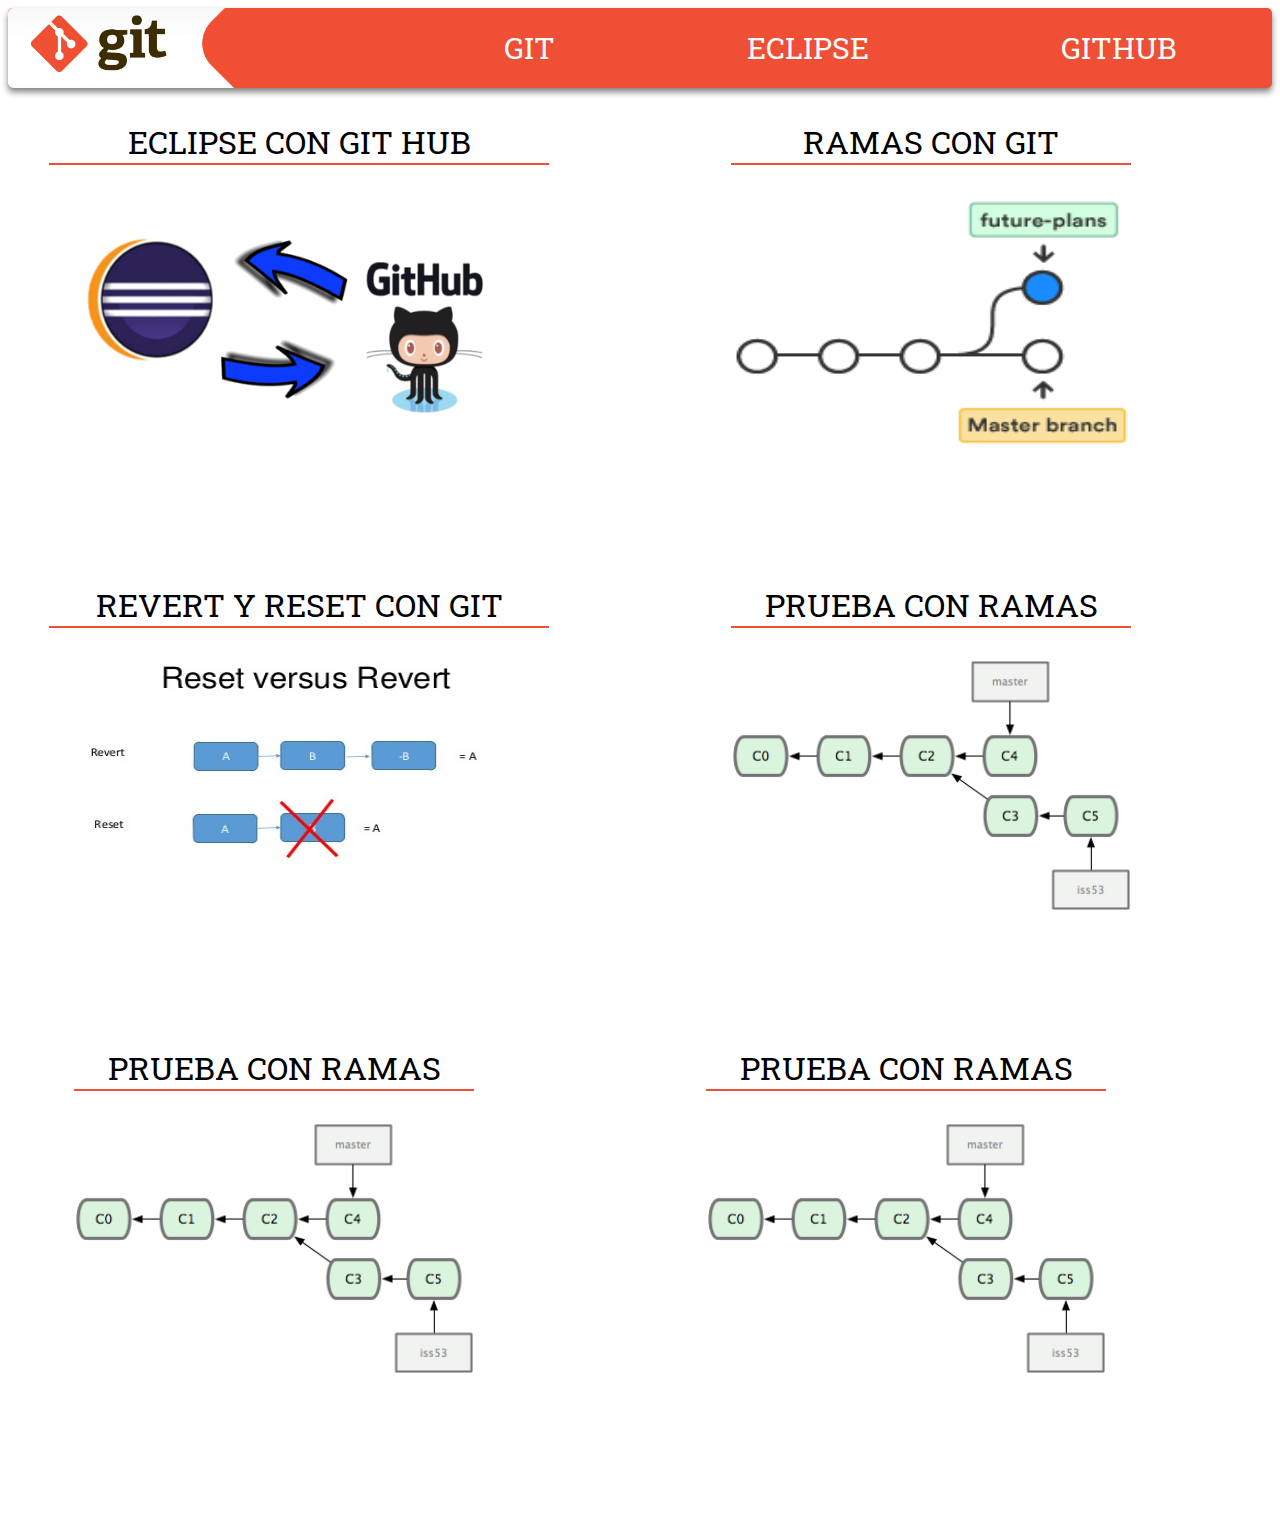
==== index2.html @ ed2e82d7 "Acabo PDF y salir del pdf" ====
<!DOCTYPE html>
<html>
	<head>
	<meta charset="UTF-8">
	<meta name="viewport" content="width=device-width, initial-scale=1.0">
	<link rel="shortcut icon" type="image/x-icon" href=icono.png />
	<title>Eneko</title>
	<link rel="stylesheet" href="index2.css" />
	<link href="https://fonts.googleapis.com/css?family=Roboto+Slab:400,700" rel="stylesheet">
	</head>
	<body>
<div id ="header">
	<div id="logo">
	</div>

		<ul id ="navbar">
			<li><a href="">GIT</a></li>

			<li><a href="https://eclipse.org/">ECLIPSE</a>

			<li><a href="https://github.com/">GITHUB</a>
		</ul>

</div>

    <div id="main">

       <div id="imagenes">

       <div class="prueba">

           <div id="foto1">

            <p> ECLIPSE CON GIT HUB</p>

                <div>
                    <a href="#pdf"><img src="gitEclipse.png" width="500px" height="250px"></a>
                </div>
            </div>

        </div>


       <div class="prueba">

            <div id="foto2">

               <p>RAMAS CON GIT</p>

                <div>
                    <img src="gitBranch.png" width="400px" height="250px">
                </div>

            </div>

        </div>

       <div class="prueba">

            <div id="foto3">

               <p>REVERT Y RESET CON GIT</p>

                <div>
                    <img src="d.jpg" width="500px" height="250px">
                </div>

            </div>

        </div>


				<div class="prueba">

             <div id="foto4">

                <p>PRUEBA CON RAMAS</p>

                 <div>
                     <img src="rama.png" width="400px" height="250px">
                 </div>

             </div>

         </div>
				 <div class="prueba">

              <div id="foto5">

                 <p>PRUEBA CON RAMAS</p>

                  <div>
                      <img src="rama.png" width="400px" height="250px">
                  </div>

              </div>

          </div>

					<div class="prueba">

							 <div id="foto6">

									<p>PRUEBA CON RAMAS</p>

									 <div>
											 <img src="rama.png" width="400px" height="250px">
									 </div>

							 </div>

					 </div>

       </div>
			</div> <!-- Cierro div imagenes-->

			<!-- background pdf -->

			<div id="background2">

			</div>

			<!-- pdf -->



			</div>








    </div>
		<div id="pdf">
			<a href = "#"> </a>
			<iframe src="https://docs.google.com/document/d/1oX4O6FGt9go9HDiEWKfiGC76ntDN5SZQoRM3lLVaiwI/pub?embedded=true" width="100%" height="880px" scrolling="auto" frameborder="1" marginwidth="0"></iframe></div>
		</div>
	</body>

</html>
---- index2.css ----
@CHARSET "UTF-8";


/**** Navbar ****/
/


* {margin: 0px; padding: 0px;}
#header{
	width: 100%;
	min-width: 450px;
	height: 80px;
	background: #EF4F35;
	box-shadow: 0px 4px 6px gray;
  overflow: hidden;
  border-radius: 5px;
  display: flex
}

#navbar{
  margin: 0px;
	width: 80%;
	height: 80px;
  padding: 0px;
  display: flex;
  justify-content: space-between;
  justify-content: space-around;

}

#navbar > li {
	width: auto;
	list-style: none;
	float: left;
	padding-right: 0px;
	margin-right: 0px;
transition: 0.4s;
}


#logo{
  width:39%;
  height:80px;
  display: inline-block;
  background-color:red;
  background-image: url("logo.jpg");
  background-size:cover;
  background-position: center;
  background-repeat: no-repeat;
  max-width:400px;
}

#logo img{
	width: 200px;
	height: 80px;
	float: left;
}




li a {
    display: flex;
    color: white;
    line-height: 80px;
    text-align: center;
		font-size: 150%;
		font-family: 'Roboto Slab', serif;
    text-decoration: none;
}

	#logo > img{
		width: 200px;
		height: 80px;
		float: left;
	}
}

/************ Media Queries *************/
@media (max-width:850px){
  #navbar {
    width: 100%;
  }

  #navbar li {
    width: 40%;
  }
}

@media (max-width:698px){
  #navbar {
    width: 60%;

  }

  #navbar > li {
    width: 20%;
  }
#navbar li a{
  font-size:13px;
}

}

/* BODY */

body{
	min-height: 1500px;
}

/* Main */

#main{
    height: 500px;
    width: 100%;
		min-width: 450px;
}



#imagenes {
    display: flex;
		justify-content: space-around;
		flex-wrap: wrap;
}


div > ul{
  color: white;
  font-family:Fuente;
  font-size: 20px;
}


div.prueba p{
	text-align: center;
	font-size: 200%;
	font-family: 'Roboto Slab', serif;
	border-bottom: 2px solid #EF4F35;

}

#imagenes {
    display: flex;
		justify-content: space-around;
		/*height: 1000px;*/
	}

div.prueba{
	margin-right: 100px;
	margin-bottom: 100px;
}
div.prueba img{
	box-sizing: border-box;

}

div.prueba img:hover{
	border-radius: 9px 9px 9px 9px;
	-moz-border-radius: 9px 9px 9px 9px;
	-webkit-border-radius: 9px 9px 9px 9px;
	border: 3px solid #A7817B;
}


/* Div PDF*/
div#pdf{
	box-sizing: border-box;
		height:  0px;
		background-color: rgba(0,0,0,0.5);
		overflow: hidden;
		z-index: 10;
		position: fixed;
		top: 0px;
		/*padding:20px;*/
		/*left: 30%;*/
		width: 100%;
}

div#pdf:target{
	height:100vh;
}


div#pdf a{
	display: block;
	height: 975px;
}
iframe {
	width: 50%;
	min-width: 750px;
	left: 0;
	right: 0;
	margin:0 auto;
	height: 975px;
	top: 0px;
	position: absolute;
}
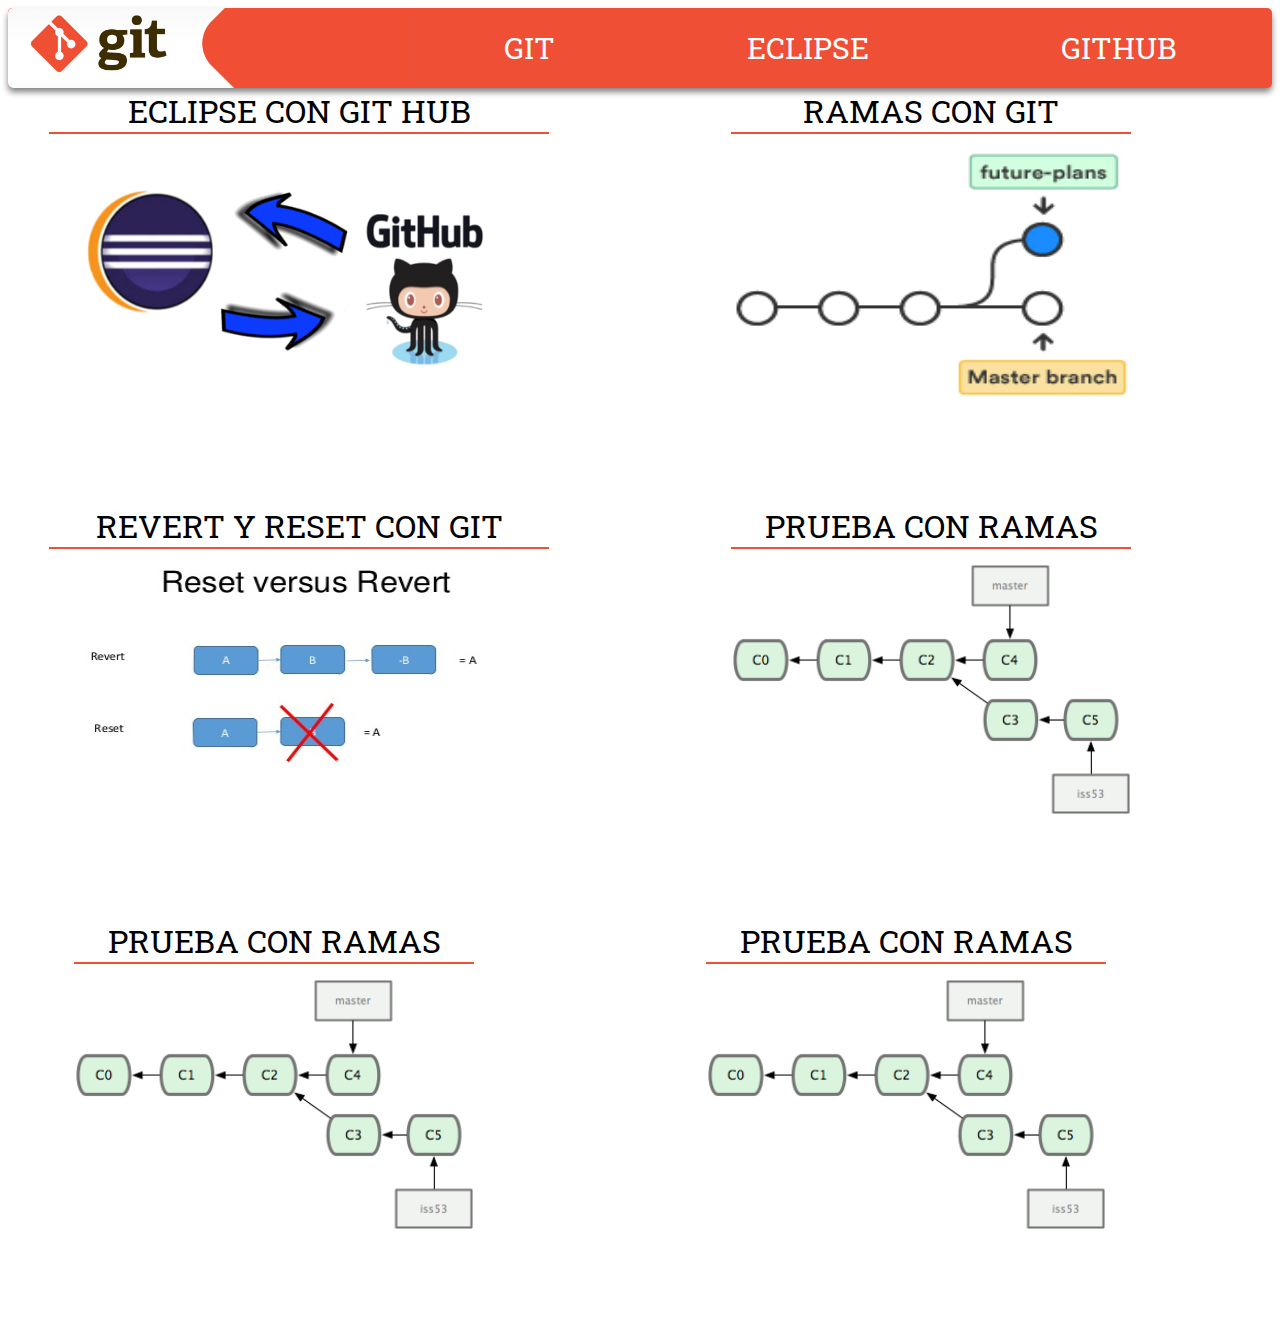
==== commit c0f47959: "Merge pull request #2 from eneko19/master" ====
--- a/index2.html
+++ b/index2.html
@@ -14,11 +14,11 @@
 	</div>
 
 		<ul id ="navbar">
-			<li><a href="">GIT</a></li>
+			<li><a class="btn effect6" href="">GIT</a></li>
 
-			<li><a href="https://eclipse.org/">ECLIPSE</a>
+			<li><a class="btn effect6" href="https://eclipse.org/">ECLIPSE</a>
 
-			<li><a href="https://github.com/">GITHUB</a>
+			<li><a class="btn effect6" href="https://github.com/">GITHUB</a>
 		</ul>
 
 </div>
--- a/index2.css
+++ b/index2.css
@@ -28,6 +28,40 @@
 
 }
 
+.effect6{color:rgba(0,0,0, 0) !important; transition: all .3s ease;}
+.effect6{text-shadow:0 0 0  #fff, 0 -80px 0 #000 ;}
+
+
+@-webkit-keyframes drop {
+  0%{text-shadow:0 0 0  #fff, 0 -80px 0 #000 ;}
+   20% {text-shadow:0 0 0  #fff, 0 -28px 0 #000 ;}
+   30%{text-shadow:0 28px 0  #fff, 0 0px 0 #000 ;}
+  40%{text-shadow:0 80px 0  #fff, 0 0px 0 #000 ;}
+   41%{text-shadow:0 80px 0  #fff, 0 0px 0 #000 , 0 -80px 0 #fff ;}
+  70%{text-shadow:0 80px 0  #fff, 0 28px 0 #000 , 0 0px 0 #fff ;}
+  80%{text-shadow:0 80px 0  #fff, 0 80px 0 #000 , 0 0px 0 #fff ;}
+100%{text-shadow:0 80px 0  #fff, 0 80px 0 #000 , 0 0px 0 #fff ;}
+}/*safari and chrome*/
+
+
+@keyframes drop {
+  0%{text-shadow:0 0 0  #fff, 0 -80px 0 #000 ;}
+   20% {text-shadow:0 0 0  #fff, 0 -28px 0 #000 ;}
+   30%{text-shadow:0 28px 0  #fff, 0 0px 0 #000 ;}
+  40%{text-shadow:0 80px 0  #fff, 0 0px 0 #000 ;}
+   41%{text-shadow:0 80px 0  #fff, 0 0px 0 #000 , 0 -80px 0 #fff ;}
+  70%{text-shadow:0 80px 0  #fff, 0 28px 0 #000 , 0 0px 0 #fff ;}
+  80%{text-shadow:0 80px 0  #fff, 0 80px 0 #000 , 0 0px 0 #fff ;}
+100%{text-shadow:0 80px 0  #fff, 0 80px 0 #000 , 0 0px 0 #fff ;}
+}
+
+
+
+.btn.effect6:hover{
+  -webkit-animation: drop .6s 1 linear;
+ animation: drop .6s 1 linear;}
+
+
 #navbar > li {
 	width: auto;
 	list-style: none;
@@ -105,7 +139,7 @@
 /* BODY */
 
 body{
-	min-height: 1500px;
+	min-height: 1000px;
 }
 
 /* Main */
@@ -137,6 +171,8 @@
 	font-size: 200%;
 	font-family: 'Roboto Slab', serif;
 	border-bottom: 2px solid #EF4F35;
+	margin-top: 1px;
+	margin-bottom: 15px; 
 
 }
 
@@ -149,6 +185,7 @@
 div.prueba{
 	margin-right: 100px;
 	margin-bottom: 100px;
+		transition: all .2s;
 }
 div.prueba img{
 	box-sizing: border-box;
@@ -160,6 +197,19 @@
 	-moz-border-radius: 9px 9px 9px 9px;
 	-webkit-border-radius: 9px 9px 9px 9px;
 	border: 3px solid #A7817B;
+
+
+}
+div.prueba:hover{
+	transition: all .2s;
+	margin-top:20px;
+	border-top: 2px solid #EF4F35;
+	margin-bottom:140px;
+
+	div.prueba #foto1 p{
+		height: 10px;
+	}
+
 }
 
 
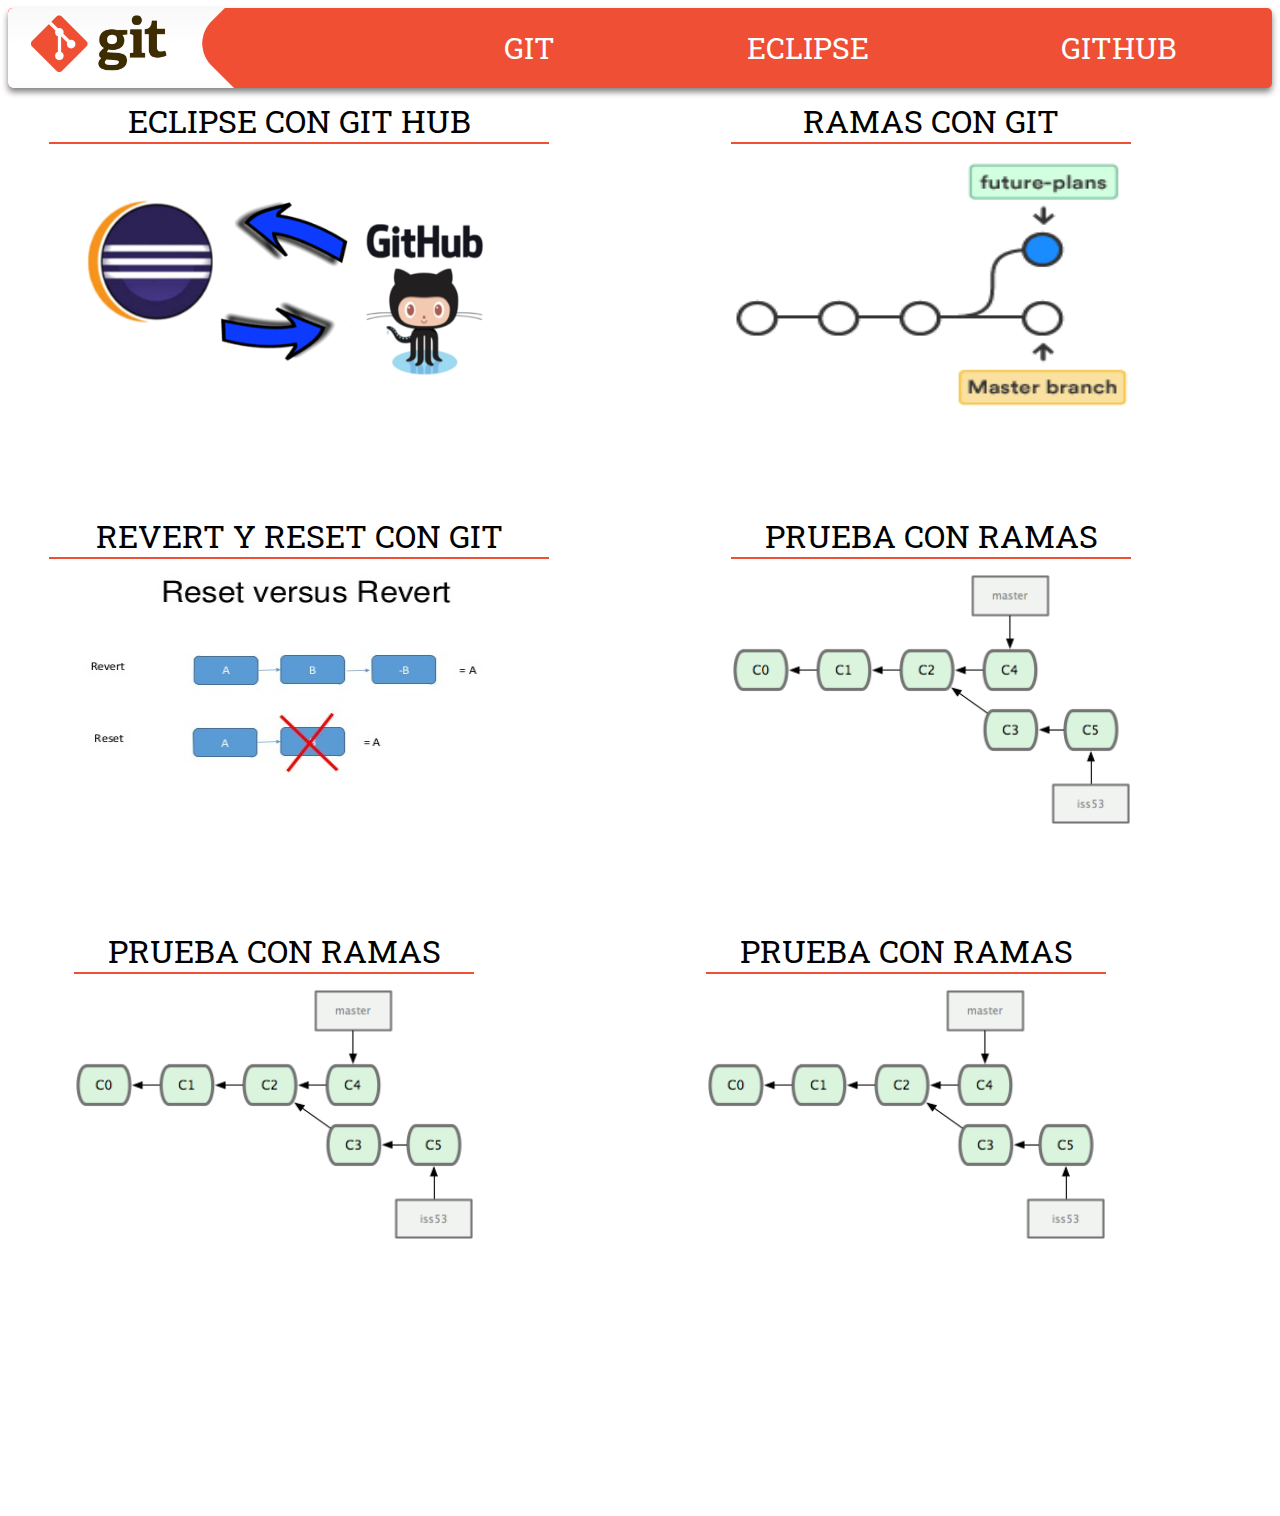
==== commit 14a8c18c: "13-3-17 20:47" ====
--- a/index2.html
+++ b/index2.html
@@ -4,21 +4,21 @@
 	<meta charset="UTF-8">
 	<meta name="viewport" content="width=device-width, initial-scale=1.0">
 	<link rel="shortcut icon" type="image/x-icon" href=icono.png />
-	<title>Eneko</title>
+	<title>Tonino</title>
 	<link rel="stylesheet" href="index2.css" />
 	<link href="https://fonts.googleapis.com/css?family=Roboto+Slab:400,700" rel="stylesheet">
-	</head>
-	<body>
+</head>
+<body>
 <div id ="header">
 	<div id="logo">
 	</div>
 
 		<ul id ="navbar">
-			<li><a class="btn effect6" href="">GIT</a></li>
+			<li><a href="">GIT</a></li>
 
-			<li><a class="btn effect6" href="https://eclipse.org/">ECLIPSE</a>
+			<li><a href="https://eclipse.org/">ECLIPSE</a>
 
-			<li><a class="btn effect6" href="https://github.com/">GITHUB</a>
+			<li><a href="https://github.com/">GITHUB</a>
 		</ul>
 
 </div>
--- a/index2.css
+++ b/index2.css
@@ -14,7 +14,8 @@
 	box-shadow: 0px 4px 6px gray;
   overflow: hidden;
   border-radius: 5px;
-  display: flex
+  display: flex;
+	margin-bottom: 10px;
 }
 
 #navbar{
@@ -27,40 +28,6 @@
   justify-content: space-around;
 
 }
-
-.effect6{color:rgba(0,0,0, 0) !important; transition: all .3s ease;}
-.effect6{text-shadow:0 0 0  #fff, 0 -80px 0 #000 ;}
-
-
-@-webkit-keyframes drop {
-  0%{text-shadow:0 0 0  #fff, 0 -80px 0 #000 ;}
-   20% {text-shadow:0 0 0  #fff, 0 -28px 0 #000 ;}
-   30%{text-shadow:0 28px 0  #fff, 0 0px 0 #000 ;}
-  40%{text-shadow:0 80px 0  #fff, 0 0px 0 #000 ;}
-   41%{text-shadow:0 80px 0  #fff, 0 0px 0 #000 , 0 -80px 0 #fff ;}
-  70%{text-shadow:0 80px 0  #fff, 0 28px 0 #000 , 0 0px 0 #fff ;}
-  80%{text-shadow:0 80px 0  #fff, 0 80px 0 #000 , 0 0px 0 #fff ;}
-100%{text-shadow:0 80px 0  #fff, 0 80px 0 #000 , 0 0px 0 #fff ;}
-}/*safari and chrome*/
-
-
-@keyframes drop {
-  0%{text-shadow:0 0 0  #fff, 0 -80px 0 #000 ;}
-   20% {text-shadow:0 0 0  #fff, 0 -28px 0 #000 ;}
-   30%{text-shadow:0 28px 0  #fff, 0 0px 0 #000 ;}
-  40%{text-shadow:0 80px 0  #fff, 0 0px 0 #000 ;}
-   41%{text-shadow:0 80px 0  #fff, 0 0px 0 #000 , 0 -80px 0 #fff ;}
-  70%{text-shadow:0 80px 0  #fff, 0 28px 0 #000 , 0 0px 0 #fff ;}
-  80%{text-shadow:0 80px 0  #fff, 0 80px 0 #000 , 0 0px 0 #fff ;}
-100%{text-shadow:0 80px 0  #fff, 0 80px 0 #000 , 0 0px 0 #fff ;}
-}
-
-
-
-.btn.effect6:hover{
-  -webkit-animation: drop .6s 1 linear;
- animation: drop .6s 1 linear;}
-
 
 #navbar > li {
 	width: auto;
@@ -90,9 +57,6 @@
 	float: left;
 }
 
-
-
-
 li a {
     display: flex;
     color: white;
@@ -139,7 +103,7 @@
 /* BODY */
 
 body{
-	min-height: 1000px;
+	min-height: 1500px;
 }
 
 /* Main */
@@ -172,7 +136,7 @@
 	font-family: 'Roboto Slab', serif;
 	border-bottom: 2px solid #EF4F35;
 	margin-top: 1px;
-	margin-bottom: 15px; 
+	margin-bottom: 15px;
 
 }
 
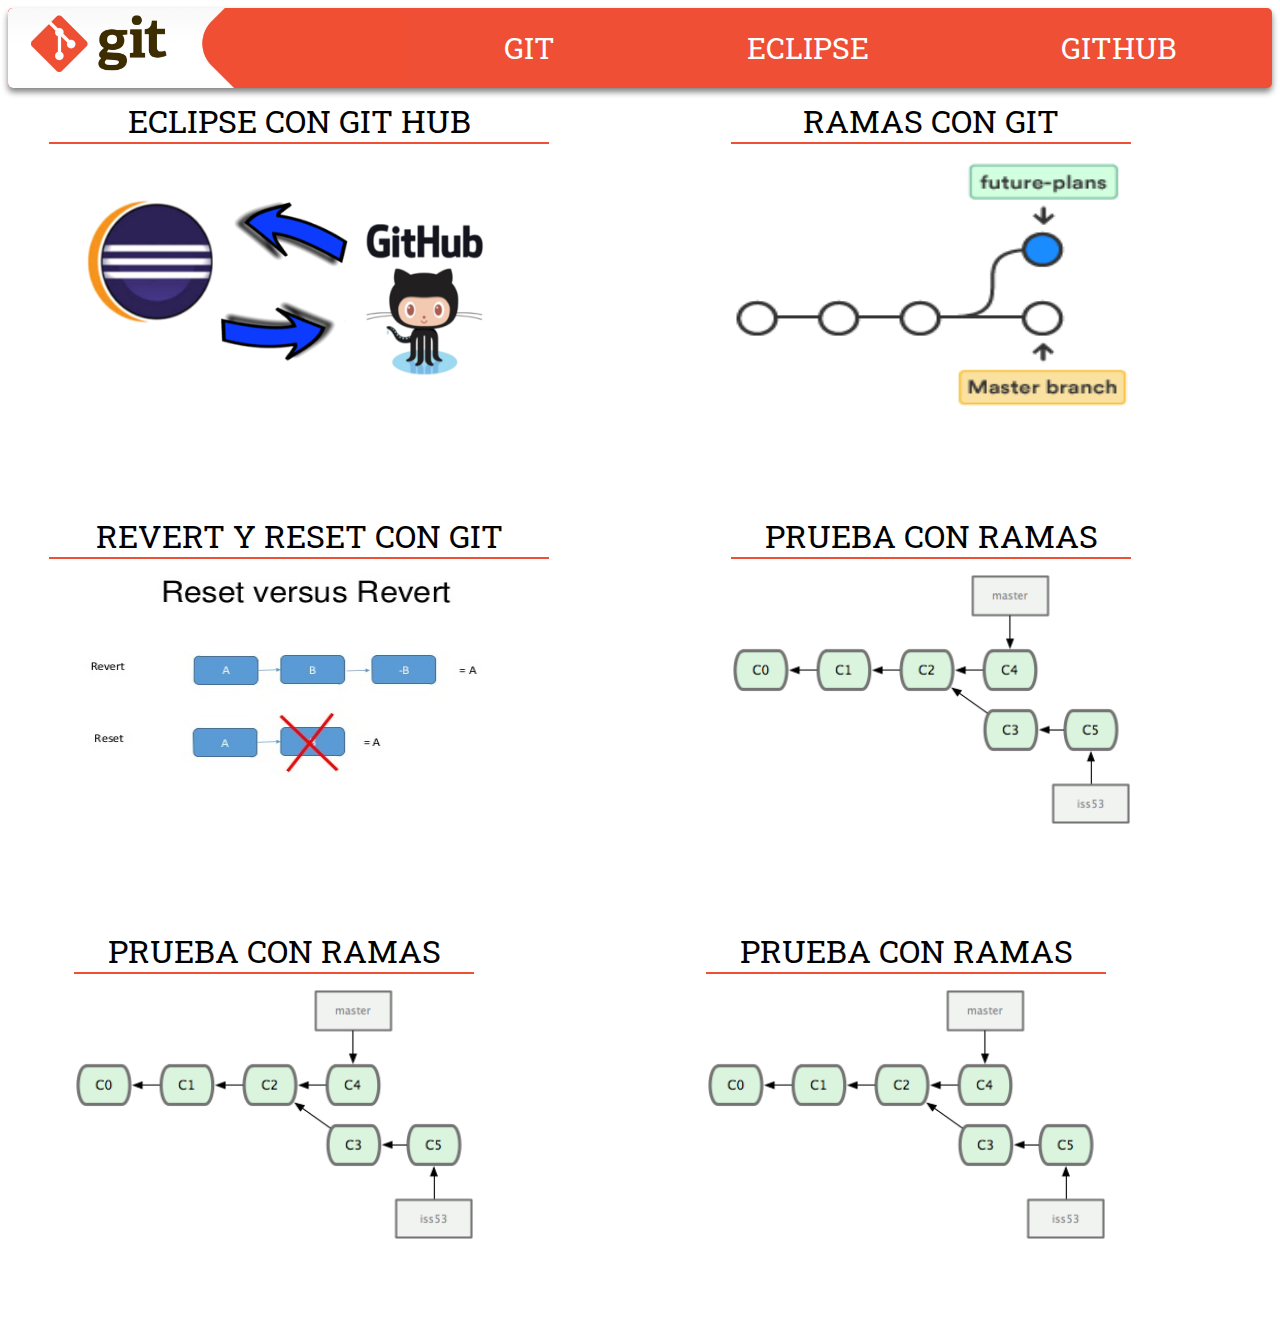
==== commit a9919960: "Merge branch 'master' of https://github.com/nino97/PagWebGit2.0" ====
--- a/index2.html
+++ b/index2.html
@@ -14,11 +14,11 @@
 	</div>
 
 		<ul id ="navbar">
-			<li><a href="">GIT</a></li>
+			<li><a class="btn effect6" href="">GIT</a></li>
 
-			<li><a href="https://eclipse.org/">ECLIPSE</a>
+			<li><a class="btn effect6" href="https://eclipse.org/">ECLIPSE</a>
 
-			<li><a href="https://github.com/">GITHUB</a>
+			<li><a class="btn effect6" href="https://github.com/">GITHUB</a>
 		</ul>
 
 </div>
--- a/index2.css
+++ b/index2.css
@@ -29,6 +29,40 @@
 
 }
 
+.effect6{color:rgba(0,0,0, 0) !important; transition: all .3s ease;}
+.effect6{text-shadow:0 0 0  #fff, 0 -80px 0 #000 ;}
+
+
+@-webkit-keyframes drop {
+  0%{text-shadow:0 0 0  #fff, 0 -80px 0 #000 ;}
+   20% {text-shadow:0 0 0  #fff, 0 -28px 0 #000 ;}
+   30%{text-shadow:0 28px 0  #fff, 0 0px 0 #000 ;}
+  40%{text-shadow:0 80px 0  #fff, 0 0px 0 #000 ;}
+   41%{text-shadow:0 80px 0  #fff, 0 0px 0 #000 , 0 -80px 0 #fff ;}
+  70%{text-shadow:0 80px 0  #fff, 0 28px 0 #000 , 0 0px 0 #fff ;}
+  80%{text-shadow:0 80px 0  #fff, 0 80px 0 #000 , 0 0px 0 #fff ;}
+100%{text-shadow:0 80px 0  #fff, 0 80px 0 #000 , 0 0px 0 #fff ;}
+}/*safari and chrome*/
+
+
+@keyframes drop {
+  0%{text-shadow:0 0 0  #fff, 0 -80px 0 #000 ;}
+   20% {text-shadow:0 0 0  #fff, 0 -28px 0 #000 ;}
+   30%{text-shadow:0 28px 0  #fff, 0 0px 0 #000 ;}
+  40%{text-shadow:0 80px 0  #fff, 0 0px 0 #000 ;}
+   41%{text-shadow:0 80px 0  #fff, 0 0px 0 #000 , 0 -80px 0 #fff ;}
+  70%{text-shadow:0 80px 0  #fff, 0 28px 0 #000 , 0 0px 0 #fff ;}
+  80%{text-shadow:0 80px 0  #fff, 0 80px 0 #000 , 0 0px 0 #fff ;}
+100%{text-shadow:0 80px 0  #fff, 0 80px 0 #000 , 0 0px 0 #fff ;}
+}
+
+
+
+.btn.effect6:hover{
+  -webkit-animation: drop .6s 1 linear;
+ animation: drop .6s 1 linear;}
+
+
 #navbar > li {
 	width: auto;
 	list-style: none;
@@ -103,7 +137,7 @@
 /* BODY */
 
 body{
-	min-height: 1500px;
+	min-height: 1000px;
 }
 
 /* Main */
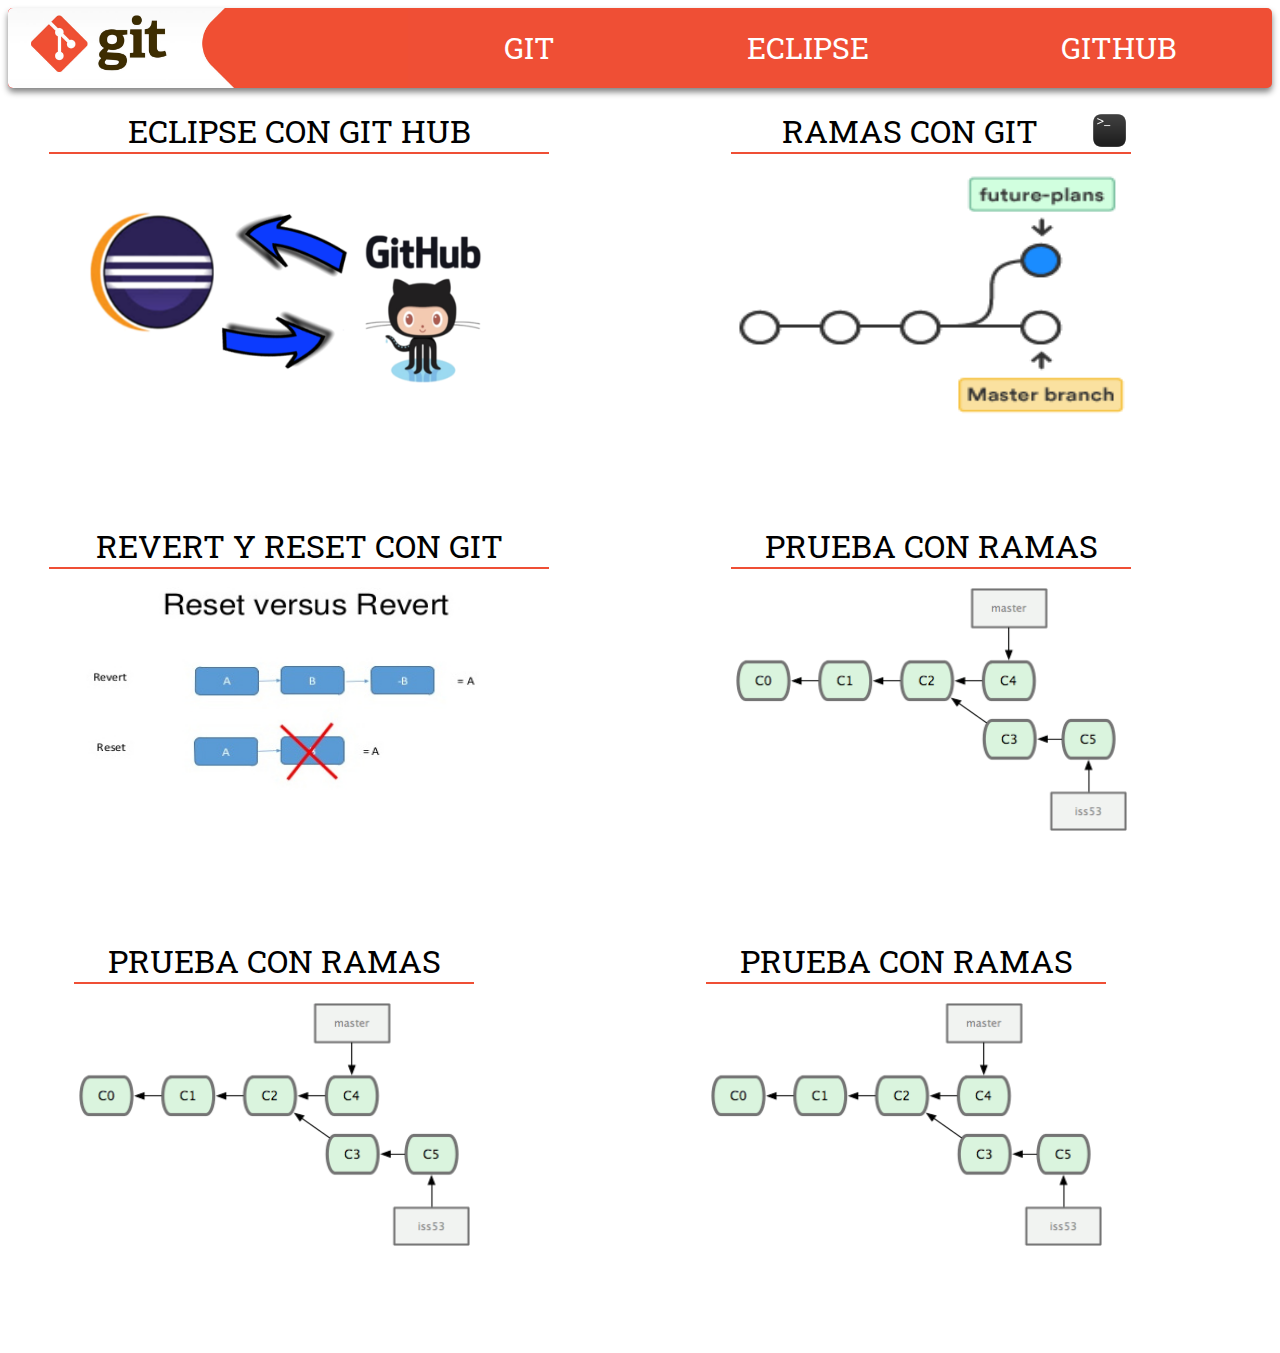
==== commit 488128f2: "corrijo error imagenes y añado terminal icon" ====
--- a/index2.html
+++ b/index2.html
@@ -34,7 +34,7 @@
             <p> ECLIPSE CON GIT HUB</p>
 
                 <div>
-                    <a href="#pdf"><img src="gitEclipse.png" width="500px" height="250px"></a>
+                    <a href="#uno"><img src="gitEclipse.png" width="500px" height="250px"></a>
                 </div>
             </div>
 
@@ -45,10 +45,12 @@
 
             <div id="foto2">
 
-               <p>RAMAS CON GIT</p>
+               <p><img src="terminal.png" width="43px" height="43px">RAMAS CON GIT</p>
+
+
 
                 <div>
-                    <img src="gitBranch.png" width="400px" height="250px">
+                    <a href="#dos"><img src="gitBranch.png" width="400px" height="250px"></a>
                 </div>
 
             </div>
@@ -62,7 +64,7 @@
                <p>REVERT Y RESET CON GIT</p>
 
                 <div>
-                    <img src="d.jpg" width="500px" height="250px">
+                    <a href="#tres"><img src="d.jpg" width="500px" height="250px"></a>
                 </div>
 
             </div>
@@ -127,17 +129,20 @@
 			</div>
 
 
-
-
-
-
-
-
     </div>
-		<div id="pdf">
+		<div class="pdf" id="uno">
 			<a href = "#"> </a>
 			<iframe src="https://docs.google.com/document/d/1oX4O6FGt9go9HDiEWKfiGC76ntDN5SZQoRM3lLVaiwI/pub?embedded=true" width="100%" height="880px" scrolling="auto" frameborder="1" marginwidth="0"></iframe></div>
 		</div>
+		<div class="pdf" id="dos">
+			<a href = "#"> </a>
+			<iframe src="https://docs.google.com/document/d/19WiCtu-ADP_aAqS_XKiN_54R0q-pY08j7ahx4PNYP6M/pub?embedded=true" width="100%" height="880px" scrolling="auto" frameborder="1" marginwidth="0"></iframe></div>
+		</div>
+
+		<div class="pdf" id="tres">
+			<a href = "#"> </a>
+<iframe src="https://docs.google.com/presentation/d/1lXOc-Uo8VpwUg2m8J2cFxOA7xSH-vqorgV30X-FmxRk/embed?start=false&loop=false&delayms=3000" frameborder="0" width="750" height="450" allowfullscreen="true" mozallowfullscreen="true" webkitallowfullscreen="true"></iframe>		</div>
+
 	</body>
 
 </html>
--- a/index2.css
+++ b/index2.css
@@ -15,7 +15,7 @@
   overflow: hidden;
   border-radius: 5px;
   display: flex;
-	margin-bottom: 10px;
+	margin-bottom: 20px;
 }
 
 #navbar{
@@ -184,13 +184,15 @@
 	margin-right: 100px;
 	margin-bottom: 100px;
 		transition: all .2s;
+		box-sizing: border-box;
+
 }
 div.prueba img{
 	box-sizing: border-box;
-
-}
-
-div.prueba img:hover{
+	border: 3px solid white;
+}
+
+div.prueba a img:hover{
 	border-radius: 9px 9px 9px 9px;
 	-moz-border-radius: 9px 9px 9px 9px;
 	-webkit-border-radius: 9px 9px 9px 9px;
@@ -202,17 +204,19 @@
 	transition: all .2s;
 	margin-top:20px;
 	border-top: 2px solid #EF4F35;
-	margin-bottom:140px;
-
-	div.prueba #foto1 p{
-		height: 10px;
-	}
-
-}
+	margin-bottom: -100px;
+
+}
+
+
+p img{
+	float: right;
+}
+
 
 
 /* Div PDF*/
-div#pdf{
+div.pdf{
 	box-sizing: border-box;
 		height:  0px;
 		background-color: rgba(0,0,0,0.5);
@@ -225,12 +229,18 @@
 		width: 100%;
 }
 
-div#pdf:target{
+div#uno:target{
 	height:100vh;
 }
-
-
-div#pdf a{
+div#dos:target{
+	height:100vh;
+}
+
+div#tres:target{
+	height:100vh;
+}
+
+div.pdf a{
 	display: block;
 	height: 975px;
 }
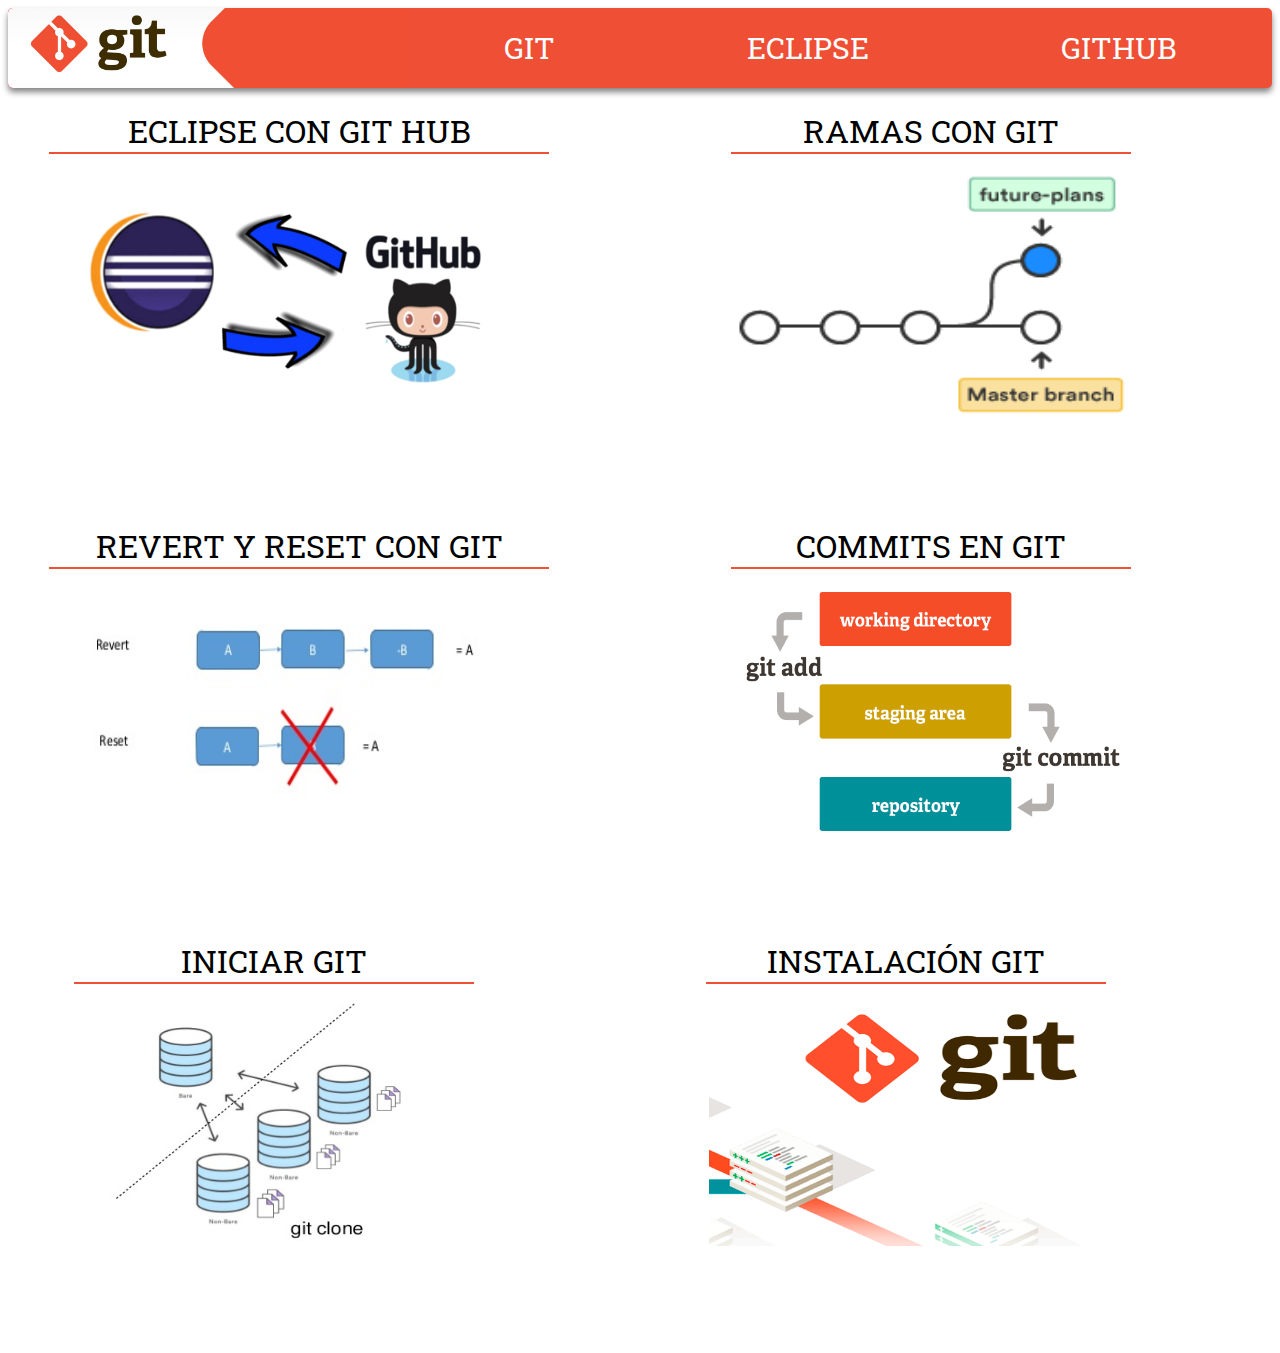
==== commit 8c3eeecc: "resuelvo conflictos" ====
--- a/index2.html
+++ b/index2.html
@@ -5,7 +5,7 @@
 	<meta name="viewport" content="width=device-width, initial-scale=1.0">
 	<link rel="shortcut icon" type="image/x-icon" href=icono.png />
 	<title>Tonino</title>
-	<link rel="stylesheet" href="index2.css" />
+	<link rel="stylesheet" href="css.css" />
 	<link href="https://fonts.googleapis.com/css?family=Roboto+Slab:400,700" rel="stylesheet">
 </head>
 <body>
@@ -23,98 +23,96 @@
 
 </div>
 
-    <div id="main">
+<div id="main">
 
-       <div id="imagenes">
+	 <div id="imagenes">
 
-       <div class="prueba">
+	 <div class="prueba">
 
-           <div id="foto1">
+			 <div id="foto1">
 
-            <p> ECLIPSE CON GIT HUB</p>
+				<p> ECLIPSE CON GIT HUB</p>
 
-                <div>
-                    <a href="#uno"><img src="gitEclipse.png" width="500px" height="250px"></a>
-                </div>
-            </div>
+				<div>
+						<a href="#uno"><img src="img/gitEclipse.png" width="500px" height="250px"></a>
+				</div>
+				</div>
 
-        </div>
+		</div>
 
 
-       <div class="prueba">
+	 <div class="prueba">
 
-            <div id="foto2">
+				<div id="foto2">
 
-               <p><img src="terminal.png" width="43px" height="43px">RAMAS CON GIT</p>
+					 <p>RAMAS CON GIT</p>
+
+					 <div>
+							 <a href="#dos"><img src="img/gitBranch.png" width="400px" height="250px"></a>
+					 </div>
+
+				</div>
+
+		</div>
+
+	 <div class="prueba">
+
+				<div id="foto3">
+
+					 <p>REVERT Y RESET CON GIT</p>
+
+					 <div>
+							 <a href="#tres"><img src="img/revert.png" width="500px" height="250px"></a>
+					 </div>
+
+				</div>
+
+		</div>
 
 
+		<div class="prueba">
 
-                <div>
-                    <a href="#dos"><img src="gitBranch.png" width="400px" height="250px"></a>
-                </div>
+				 <div id="foto4">
 
-            </div>
+						<p>COMMITS EN GIT</p>
 
-        </div>
+						 <div>
+								 <img src="img/commit.png" width="400px" height="250px">
+						 </div>
 
-       <div class="prueba">
+				 </div>
 
-            <div id="foto3">
+		 </div>
+		 <div class="prueba">
 
-               <p>REVERT Y RESET CON GIT</p>
+					<div id="foto5">
 
-                <div>
-                    <a href="#tres"><img src="d.jpg" width="500px" height="250px"></a>
-                </div>
+						 <p>INICIAR GIT</p>
 
-            </div>
+							<div>
+									<img src="img/init.png" width="400px" height="250px">
+							</div>
 
-        </div>
+					</div>
 
+			</div>
 
-				<div class="prueba">
+			<div class="prueba">
 
-             <div id="foto4">
+					 <div id="foto6">
 
-                <p>PRUEBA CON RAMAS</p>
+							<p>INSTALACIÓN GIT</p>
 
-                 <div>
-                     <img src="rama.png" width="400px" height="250px">
-                 </div>
-
-             </div>
-
-         </div>
-				 <div class="prueba">
-
-              <div id="foto5">
-
-                 <p>PRUEBA CON RAMAS</p>
-
-                  <div>
-                      <img src="rama.png" width="400px" height="250px">
-                  </div>
-
-              </div>
-
-          </div>
-
-					<div class="prueba">
-
-							 <div id="foto6">
-
-									<p>PRUEBA CON RAMAS</p>
-
-									 <div>
-											 <img src="rama.png" width="400px" height="250px">
-									 </div>
-
+							 <div>
+									 <img src="img/install.png" width="400px" height="250px">
 							 </div>
 
 					 </div>
 
-       </div>
-			</div> <!-- Cierro div imagenes-->
+			 </div>
+
+	 </div>
+	</div> <!-- Cierro div imagenes-->
 
 			<!-- background pdf -->
 
--- a/css.css
+++ b/css.css
@@ -0,0 +1,256 @@
+@CHARSET "UTF-8";
+
+
+/**** Navbar ****/
+/
+
+
+* {margin: 0px; padding: 0px;}
+#header{
+	width: 100%;
+	min-width: 450px;
+	height: 80px;
+	background: #EF4F35;
+	box-shadow: 0px 4px 6px gray;
+  overflow: hidden;
+  border-radius: 5px;
+  display: flex;
+	margin-bottom: 20px;
+}
+
+#navbar{
+  margin: 0px;
+	width: 80%;
+	height: 80px;
+  padding: 0px;
+  display: flex;
+  justify-content: space-between;
+  justify-content: space-around;
+
+}
+
+.effect6{color:rgba(0,0,0, 0) !important; transition: all .3s ease;}
+.effect6{text-shadow:0 0 0  #fff, 0 -80px 0 #000 ;}
+
+
+@-webkit-keyframes drop {
+  0%{text-shadow:0 0 0  #fff, 0 -80px 0 #000 ;}
+   20% {text-shadow:0 0 0  #fff, 0 -28px 0 #000 ;}
+   30%{text-shadow:0 28px 0  #fff, 0 0px 0 #000 ;}
+  40%{text-shadow:0 80px 0  #fff, 0 0px 0 #000 ;}
+   41%{text-shadow:0 80px 0  #fff, 0 0px 0 #000 , 0 -80px 0 #fff ;}
+  70%{text-shadow:0 80px 0  #fff, 0 28px 0 #000 , 0 0px 0 #fff ;}
+  80%{text-shadow:0 80px 0  #fff, 0 80px 0 #000 , 0 0px 0 #fff ;}
+100%{text-shadow:0 80px 0  #fff, 0 80px 0 #000 , 0 0px 0 #fff ;}
+}/*safari and chrome*/
+
+
+@keyframes drop {
+  0%{text-shadow:0 0 0  #fff, 0 -80px 0 #000 ;}
+   20% {text-shadow:0 0 0  #fff, 0 -28px 0 #000 ;}
+   30%{text-shadow:0 28px 0  #fff, 0 0px 0 #000 ;}
+  40%{text-shadow:0 80px 0  #fff, 0 0px 0 #000 ;}
+   41%{text-shadow:0 80px 0  #fff, 0 0px 0 #000 , 0 -80px 0 #fff ;}
+  70%{text-shadow:0 80px 0  #fff, 0 28px 0 #000 , 0 0px 0 #fff ;}
+  80%{text-shadow:0 80px 0  #fff, 0 80px 0 #000 , 0 0px 0 #fff ;}
+100%{text-shadow:0 80px 0  #fff, 0 80px 0 #000 , 0 0px 0 #fff ;}
+}
+
+
+
+.btn.effect6:hover{
+  -webkit-animation: drop .6s 1 linear;
+ animation: drop .6s 1 linear;}
+
+
+#navbar > li {
+	width: auto;
+	list-style: none;
+	float: left;
+	padding-right: 0px;
+	margin-right: 0px;
+transition: 0.4s;
+}
+
+
+#logo{
+  width:39%;
+  height:80px;
+  display: inline-block;
+  background-color:red;
+  background-image: url("img/logo.jpg");
+  background-size:cover;
+  background-position: center;
+  background-repeat: no-repeat;
+  max-width:400px;
+}
+
+#logo img{
+	width: 200px;
+	height: 80px;
+	float: left;
+}
+
+li a {
+    display: flex;
+    color: white;
+    line-height: 80px;
+    text-align: center;
+		font-size: 150%;
+		font-family: 'Roboto Slab', serif;
+    text-decoration: none;
+}
+
+	#logo > img{
+		width: 200px;
+		height: 80px;
+		float: left;
+	}
+}
+
+/************ Media Queries *************/
+@media (max-width:850px){
+  #navbar {
+    width: 100%;
+  }
+
+  #navbar li {
+    width: 40%;
+  }
+}
+
+@media (max-width:698px){
+  #navbar {
+    width: 60%;
+
+  }
+
+  #navbar > li {
+    width: 20%;
+  }
+#navbar li a{
+  font-size:13px;
+}
+
+}
+
+/* BODY */
+
+body{
+	min-height: 1000px;
+}
+
+/* Main */
+
+#main{
+    height: 500px;
+    width: 100%;
+		min-width: 450px;
+}
+
+
+
+#imagenes {
+    display: flex;
+		justify-content: space-around;
+		flex-wrap: wrap;
+}
+
+
+div > ul{
+  color: white;
+  font-family:Fuente;
+  font-size: 20px;
+}
+
+
+div.prueba p{
+	text-align: center;
+	font-size: 200%;
+	font-family: 'Roboto Slab', serif;
+	border-bottom: 2px solid #EF4F35;
+	margin-top: 1px;
+	margin-bottom: 15px;
+
+}
+
+#imagenes {
+    display: flex;
+		justify-content: space-around;
+		/*height: 1000px;*/
+	}
+
+div.prueba{
+	margin-right: 100px;
+	margin-bottom: 100px;
+		transition: all .2s;
+		box-sizing: border-box;
+
+}
+div.prueba img{
+	box-sizing: border-box;
+	border: 3px solid white;
+}
+
+div.prueba a img:hover{
+	border-radius: 9px 9px 9px 9px;
+	-moz-border-radius: 9px 9px 9px 9px;
+	-webkit-border-radius: 9px 9px 9px 9px;
+	border: 3px solid #A7817B;
+
+
+}
+div.prueba:hover{
+	transition: all .2s;
+	margin-top:20px;
+	border-top: 2px solid #EF4F35;
+	margin-bottom: -100px;
+
+}
+
+
+p img{
+	float: right;
+}
+
+
+
+/* Div PDF*/
+div.pdf{
+	box-sizing: border-box;
+		height:  0px;
+		background-color: rgba(0,0,0,0.5);
+		overflow: hidden;
+		z-index: 10;
+		position: fixed;
+		top: 0px;
+		/*padding:20px;*/
+		/*left: 30%;*/
+		width: 100%;
+}
+
+div#seis:target{
+	height:100vh;
+}
+div#dos:target{
+	height:100vh;
+}
+
+div#tres:target{
+	height:100vh;
+}
+
+div.pdf a{
+	display: block;
+	height: 975px;
+}
+iframe {
+	width: 50%;
+	min-width: 750px;
+	left: 0;
+	right: 0;
+	margin:0 auto;
+	height: 975px;
+	top: 0px;
+	position: absolute;
+}
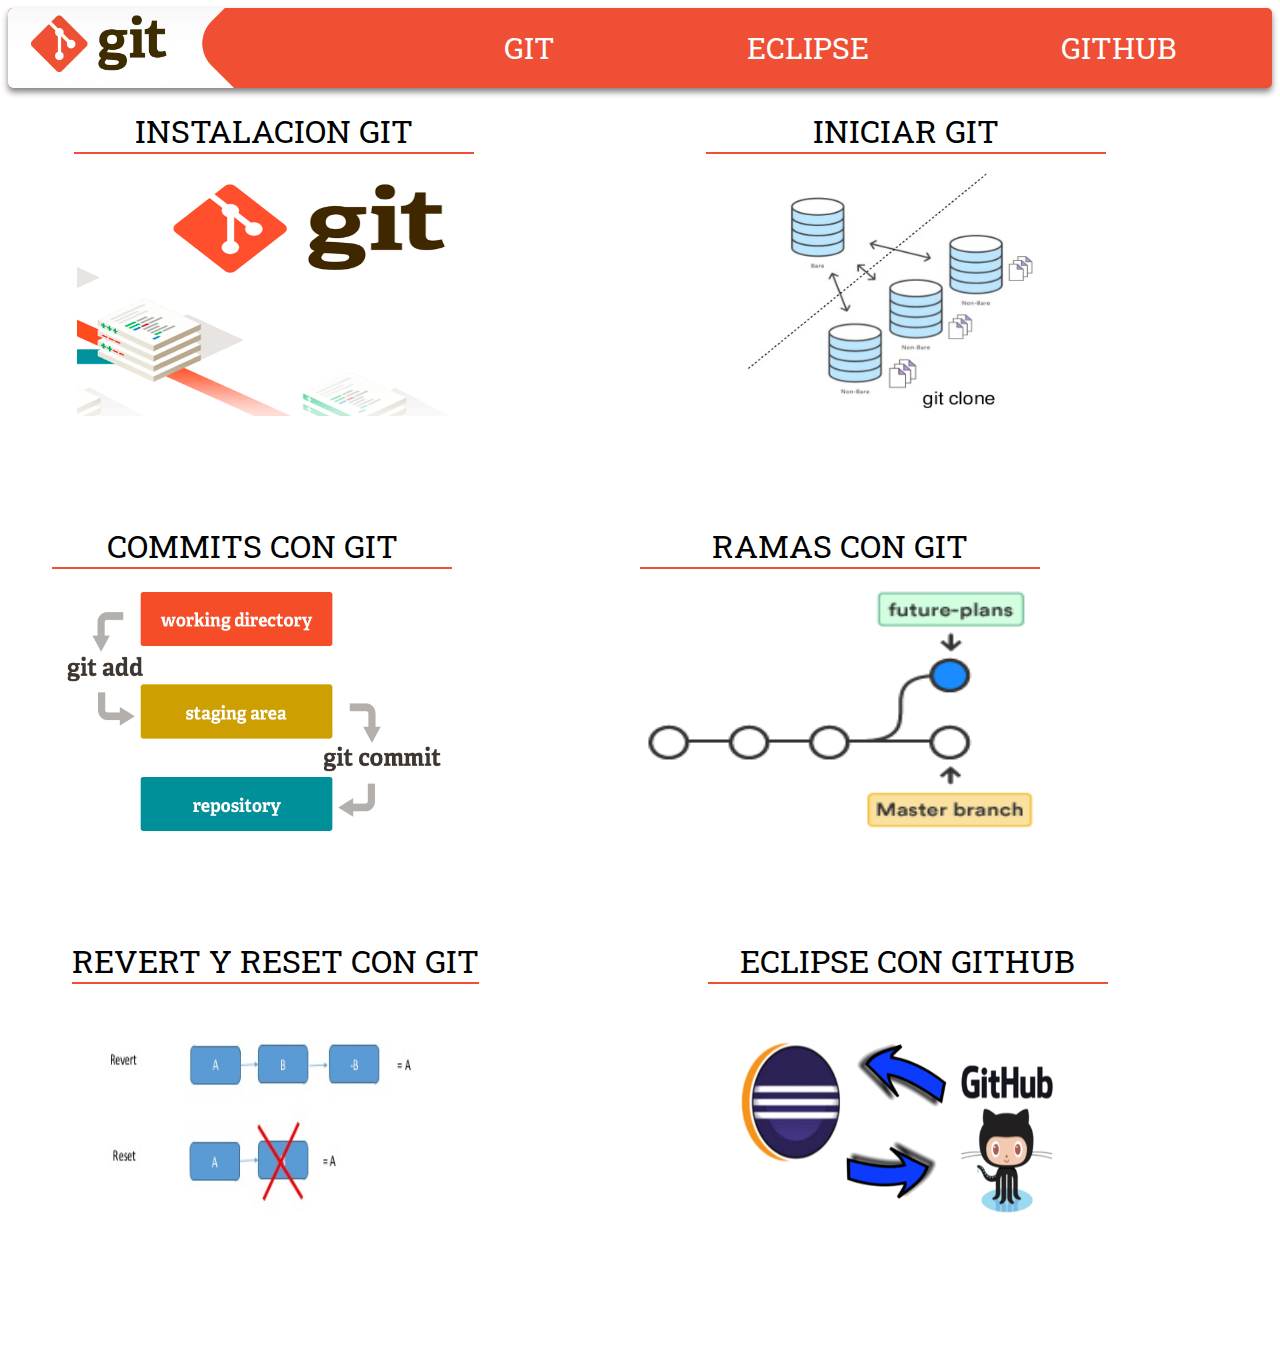
==== commit 4e9720f7: "cambios en las imagenes, falta simbolo terminal y últimos retoques" ====
--- a/index2.html
+++ b/index2.html
@@ -31,10 +31,10 @@
 
 			 <div id="foto1">
 
-				<p> ECLIPSE CON GIT HUB</p>
+				<p>INSTALACION GIT</p>
 
 				<div>
-						<a href="#uno"><img src="img/gitEclipse.png" width="500px" height="250px"></a>
+						<a href="#uno"><img src="img/install.png" width="400px" height="250px"></a>
 				</div>
 				</div>
 
@@ -45,10 +45,10 @@
 
 				<div id="foto2">
 
-					 <p>RAMAS CON GIT</p>
+					 <p>INICIAR GIT</p>
 
 					 <div>
-							 <a href="#dos"><img src="img/gitBranch.png" width="400px" height="250px"></a>
+							 <a href="#dos"><img src="img/init.png" width="400px" height="250px"></a>
 					 </div>
 
 				</div>
@@ -59,10 +59,10 @@
 
 				<div id="foto3">
 
-					 <p>REVERT Y RESET CON GIT</p>
+					 <p>COMMITS CON GIT</p>
 
 					 <div>
-							 <a href="#tres"><img src="img/revert.png" width="500px" height="250px"></a>
+							 <a href="#tres"><img src="img/commit.png" width="400px" height="250px"></a>
 					 </div>
 
 				</div>
@@ -74,10 +74,10 @@
 
 				 <div id="foto4">
 
-						<p>COMMITS EN GIT</p>
+						<p>RAMAS CON GIT</p>
 
 						 <div>
-								 <img src="img/commit.png" width="400px" height="250px">
+								 <a href="#cuatro"><img src="img/gitBranch.png" width="400px" height="250px"><a/>
 						 </div>
 
 				 </div>
@@ -87,10 +87,10 @@
 
 					<div id="foto5">
 
-						 <p>INICIAR GIT</p>
+						 <p>REVERT Y RESET CON GIT</p>
 
 							<div>
-									<img src="img/init.png" width="400px" height="250px">
+									<a href="#cinco"><img src="img/revert.png" width="400px" height="250px"></a>
 							</div>
 
 					</div>
@@ -101,10 +101,11 @@
 
 					 <div id="foto6">
 
-							<p>INSTALACIÓN GIT</p>
+							<p>ECLIPSE CON GITHUB</p>
 
 							 <div>
-									 <img src="img/install.png" width="400px" height="250px">
+									 <a href="#seis"><img src="img/gitEclipse.png" width="400px" height="250px"></a>
+
 							 </div>
 
 					 </div>
@@ -122,24 +123,35 @@
 
 			<!-- pdf -->
 
-
-
 			</div>
-
 
     </div>
 		<div class="pdf" id="uno">
 			<a href = "#"> </a>
-			<iframe src="https://docs.google.com/document/d/1oX4O6FGt9go9HDiEWKfiGC76ntDN5SZQoRM3lLVaiwI/pub?embedded=true" width="100%" height="880px" scrolling="auto" frameborder="1" marginwidth="0"></iframe></div>
+			<iframe src="https://docs.google.com/document/d/18xIVZwK0YUxwEN8z36S80DwfVrCAH_LjWHR7tK9g0_8/pub?embedded=true" width="100%" height="880px" scrolling="auto" frameborder="1" marginwidth="0"></iframe></div>
 		</div>
 		<div class="pdf" id="dos">
 			<a href = "#"> </a>
-			<iframe src="https://docs.google.com/document/d/19WiCtu-ADP_aAqS_XKiN_54R0q-pY08j7ahx4PNYP6M/pub?embedded=true" width="100%" height="880px" scrolling="auto" frameborder="1" marginwidth="0"></iframe></div>
+			<iframe src="https://docs.google.com/document/d/1E1DJtZjK9v0IDipbwiGbfM7hVGSeRNT97WZhGnVr1yQ/pub?embedded=true" width="100%" height="880px" scrolling="auto" frameborder="1" marginwidth="0"></iframe></div>
 		</div>
 
 		<div class="pdf" id="tres">
 			<a href = "#"> </a>
-<iframe src="https://docs.google.com/presentation/d/1lXOc-Uo8VpwUg2m8J2cFxOA7xSH-vqorgV30X-FmxRk/embed?start=false&loop=false&delayms=3000" frameborder="0" width="750" height="450" allowfullscreen="true" mozallowfullscreen="true" webkitallowfullscreen="true"></iframe>		</div>
+			<iframe src="https://docs.google.com/document/d/1WiIuiCQu7eh5A2Wpr8NYR5WabbFhS9-Hp4Xiv2iwWbk/pub?embedded=true" width="100%" height="880px" scrolling="auto" frameborder="1" marginwidth="0"></iframe></div>
+		</div>
+
+		<div class="pdf" id="cuatro">
+			<a href = "#"> </a>
+			<iframe src="https://docs.google.com/document/d/19WiCtu-ADP_aAqS_XKiN_54R0q-pY08j7ahx4PNYP6M/pub?embedded=true" width="100%" height="880px" scrolling="auto" frameborder="1" marginwidth="0"></iframe></div>
+		</div>
+		<div class="pdf" id="cinco">
+			<a href = "#"> </a>
+			<iframe src="https://docs.google.com/presentation/d/1lXOc-Uo8VpwUg2m8J2cFxOA7xSH-vqorgV30X-FmxRk/embed?start=false&loop=false&delayms=3000" frameborder="0" width="750" height="450" allowfullscreen="true" mozallowfullscreen="true" webkitallowfullscreen="true"></iframe>		</div>
+		</div>
+		<div class="pdf" id="seis">
+			<a href = "#"> </a>
+			<iframe src="https://docs.google.com/document/d/1oX4O6FGt9go9HDiEWKfiGC76ntDN5SZQoRM3lLVaiwI/pub?embedded=true" width="100%" height="880px" scrolling="auto" frameborder="1" marginwidth="0"></iframe></div>
+		</div>
 
 	</body>
 
--- a/css.css
+++ b/css.css
@@ -178,6 +178,7 @@
     display: flex;
 		justify-content: space-around;
 		/*height: 1000px;*/
+
 	}
 
 div.prueba{
@@ -229,14 +230,23 @@
 		width: 100%;
 }
 
+div#uno:target{
+	height:100vh;
+}
+div#dos:target{
+	height:100vh;
+}
+
+div#tres:target{
+	height:100vh;
+}
+div#cuatro:target{
+	height:100vh;
+}
+div#cinco:target{
+	height:100vh;
+}
 div#seis:target{
-	height:100vh;
-}
-div#dos:target{
-	height:100vh;
-}
-
-div#tres:target{
 	height:100vh;
 }
 
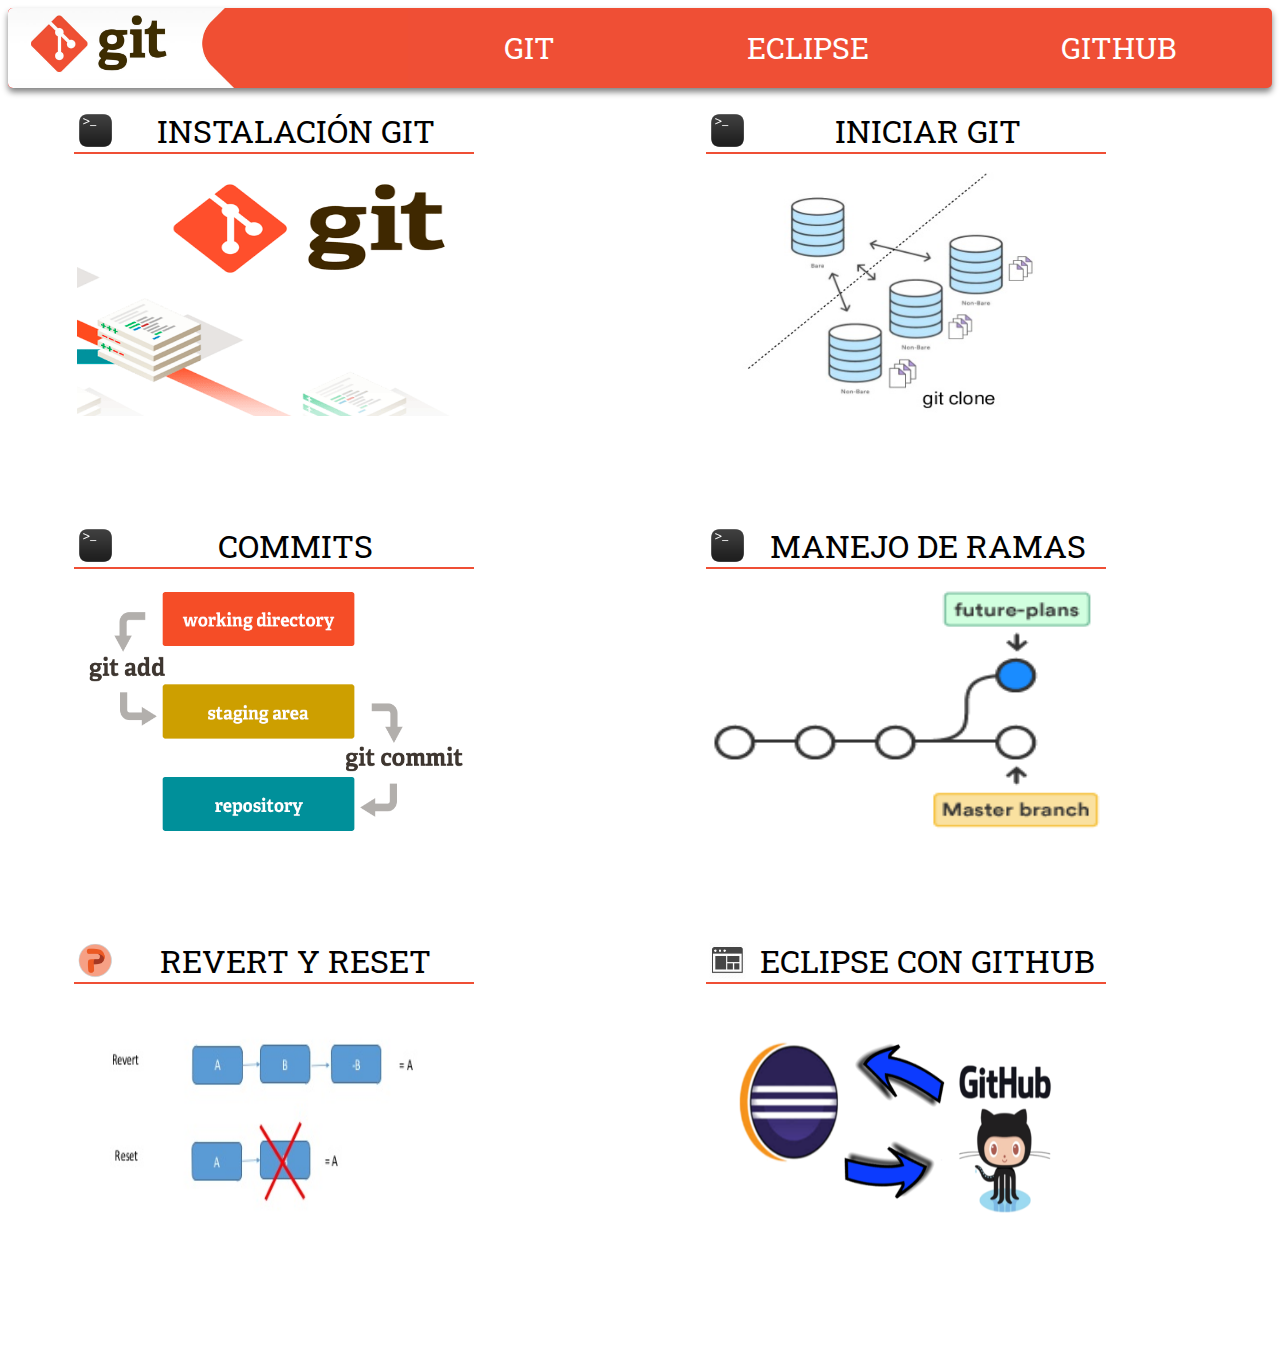
==== commit 6bd3b8c3: "Trabajo finalizado" ====
--- a/index2.html
+++ b/index2.html
@@ -4,7 +4,7 @@
 	<meta charset="UTF-8">
 	<meta name="viewport" content="width=device-width, initial-scale=1.0">
 	<link rel="shortcut icon" type="image/x-icon" href=icono.png />
-	<title>Tonino</title>
+	<title>Aprende Git</title>
 	<link rel="stylesheet" href="css.css" />
 	<link href="https://fonts.googleapis.com/css?family=Roboto+Slab:400,700" rel="stylesheet">
 </head>
@@ -14,7 +14,7 @@
 	</div>
 
 		<ul id ="navbar">
-			<li><a class="btn effect6" href="">GIT</a></li>
+			<li><a class="btn effect6" href="https://git-scm.com/">GIT</a></li>
 
 			<li><a class="btn effect6" href="https://eclipse.org/">ECLIPSE</a>
 
@@ -31,7 +31,7 @@
 
 			 <div id="foto1">
 
-				<p>INSTALACION GIT</p>
+				<p><img src="img/terminal.png">INSTALACIÓN GIT</p>
 
 				<div>
 						<a href="#uno"><img src="img/install.png" width="400px" height="250px"></a>
@@ -45,7 +45,7 @@
 
 				<div id="foto2">
 
-					 <p>INICIAR GIT</p>
+					 <p><img src="img/terminal.png">INICIAR GIT</p>
 
 					 <div>
 							 <a href="#dos"><img src="img/init.png" width="400px" height="250px"></a>
@@ -59,7 +59,7 @@
 
 				<div id="foto3">
 
-					 <p>COMMITS CON GIT</p>
+					 <p><img src="img/terminal.png">COMMITS</p>
 
 					 <div>
 							 <a href="#tres"><img src="img/commit.png" width="400px" height="250px"></a>
@@ -74,34 +74,36 @@
 
 				 <div id="foto4">
 
-						<p>RAMAS CON GIT</p>
+						<p><img src="img/terminal.png"/>MANEJO DE RAMAS</p>
 
 						 <div>
-								 <a href="#cuatro"><img src="img/gitBranch.png" width="400px" height="250px"><a/>
+								 <a href="#cuatro"><img src="img/gitBranch.png" width="400px" height="250px"></a>
 						 </div>
 
 				 </div>
 
 		 </div>
-		 <div class="prueba">
 
-					<div id="foto5">
 
-						 <p>REVERT Y RESET CON GIT</p>
+			<div class="prueba">
 
-							<div>
-									<a href="#cinco"><img src="img/revert.png" width="400px" height="250px"></a>
-							</div>
+					 <div id="foto5">
 
-					</div>
+							<p><img src="img/ppoint.png"/>REVERT Y RESET</p>
 
-			</div>
+							 <div>
+									 <a href="#cinco"><img src="img/revert.png" width="400px" height="250px"></a>
+							 </div>
+
+					 </div>
+
+			 </div>
 
 			<div class="prueba">
 
 					 <div id="foto6">
 
-							<p>ECLIPSE CON GITHUB</p>
+							<p><img src="img/gui.png"/>ECLIPSE CON GITHUB</p>
 
 							 <div>
 									 <a href="#seis"><img src="img/gitEclipse.png" width="400px" height="250px"></a>
@@ -154,5 +156,4 @@
 		</div>
 
 	</body>
-
 </html>
--- a/css.css
+++ b/css.css
@@ -186,8 +186,14 @@
 	margin-bottom: 100px;
 		transition: all .2s;
 		box-sizing: border-box;
-
-}
+}
+
+.prueba p img {
+	float: left;
+	width: 43px;
+	height: 43px;
+}
+
 div.prueba img{
 	box-sizing: border-box;
 	border: 3px solid white;
@@ -255,7 +261,7 @@
 	height: 975px;
 }
 iframe {
-	width: 50%;
+	width: 42%;
 	min-width: 750px;
 	left: 0;
 	right: 0;
